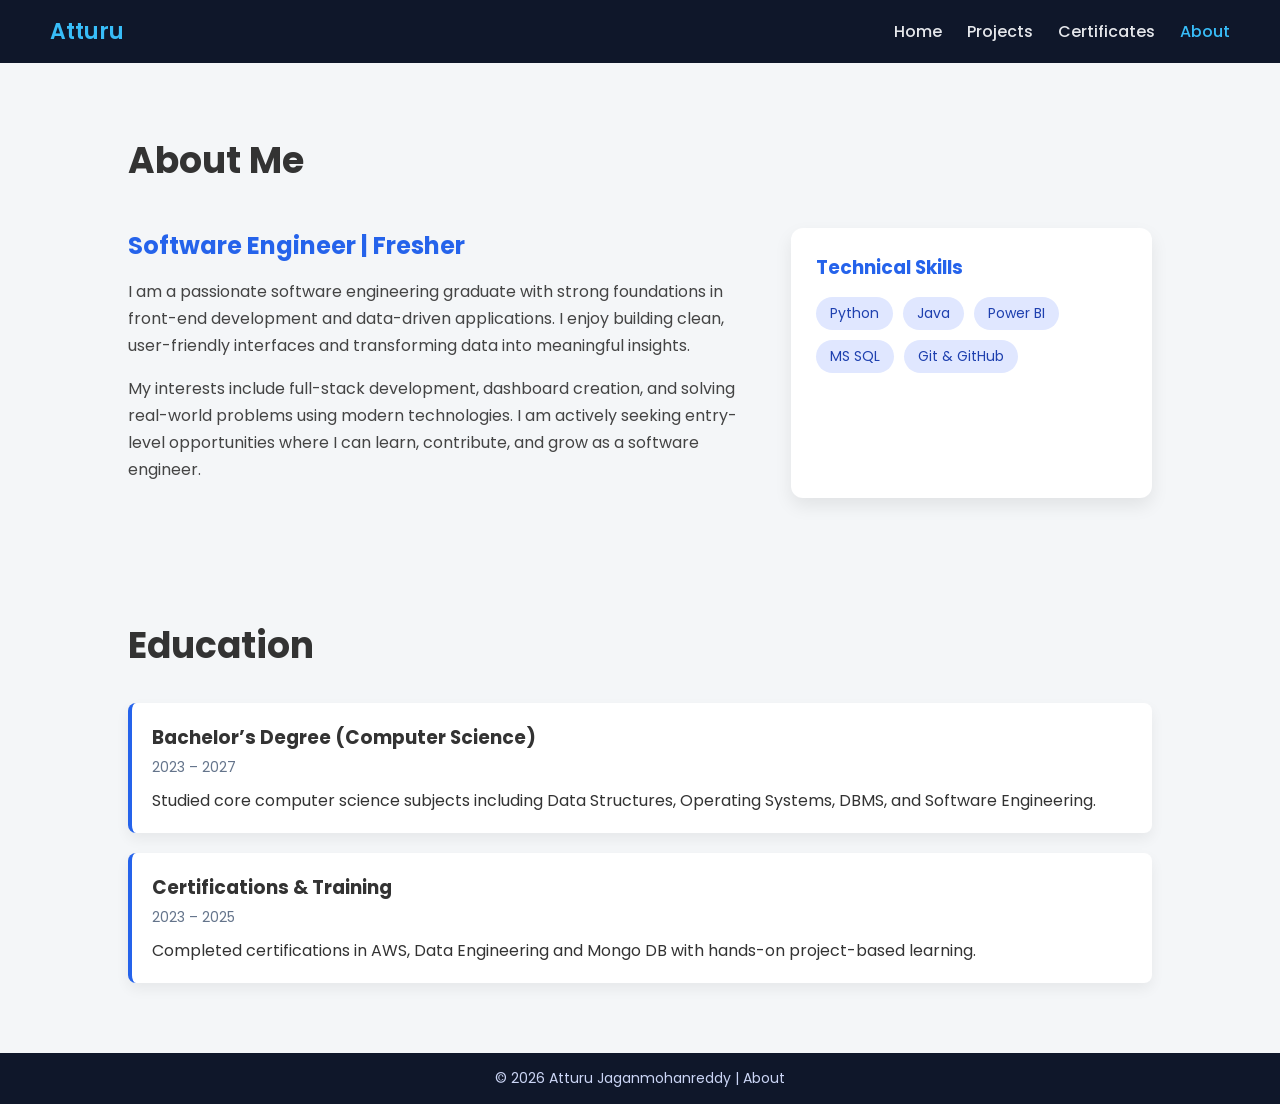
==== about.html @ e742a0d3 "first commit" ====
<!DOCTYPE html>
<html lang="en">
<head>
  <meta charset="UTF-8" />
  <meta name="viewport" content="width=device-width, initial-scale=1.0" />
  <title>Atturu | About</title>
  <!-- Google Font -->
  <link href="https://fonts.googleapis.com/css2?family=Poppins:wght@300;400;600&display=swap" rel="stylesheet">

  <link rel="stylesheet" href="style.css" />
  <script src="script.js" defer></script>
</head>
<body>
  <!-- ===== NAVBAR ===== -->
  <nav class="navbar">
    <div class="logo">Atturu</div>
    <ul class="nav-links">
      <li><a href="index.html">Home</a></li>
      <li><a href="projects.html">Projects</a></li>
      <li><a href="certificates.html">Certificates</a></li>
      <li><a href="about.html" class="active">About</a></li>
    </ul>
  </nav>
  <!-- ===== ABOUT SECTION ===== -->
  <section class="about-section">
    <h1 class="section-title">About Me</h1>
    <div class="about-container">
      <!-- Left: Bio -->
      <div class="about-text">
        <h2>Software Engineer | Fresher</h2>
        <p>
          I am a passionate software engineering graduate with strong foundations in
          front-end development and data-driven applications. I enjoy building clean,
          user-friendly interfaces and transforming data into meaningful insights.
        </p>

        <p>
          My interests include full-stack development, dashboard creation,
          and solving real-world problems using modern technologies.
          I am actively seeking entry-level opportunities where I can learn,
          contribute, and grow as a software engineer.
        </p>
      </div>

      <!-- Right: Skills -->
      <div class="skills-box">
        <h3>Technical Skills</h3>

        <div class="skills">
          <span>Python</span>
          <span>Java</span>
          <span>Power BI</span>
          <span>MS SQL</span>
          <span>Git & GitHub</span>
        </div>
      </div>

    </div>
  </section>

  <!-- ===== EDUCATION / TIMELINE ===== -->
  <section class="timeline-section">
    <h1 class="section-title">Education</h1>

    <div class="timeline">

      <div class="timeline-item">
        <h3>Bachelor’s Degree (Computer Science)</h3>
        <p class="timeline-date">2023 – 2027</p>
        <p>
          Studied core computer science subjects including Data Structures,
          Operating Systems, DBMS, and Software Engineering.
        </p>
      </div>

      <div class="timeline-item">
        <h3>Certifications & Training</h3>
        <p class="timeline-date">2023 – 2025</p>
        <p>
          Completed certifications in AWS, Data Engineering and Mongo DB 
          with hands-on project-based learning.
        </p>
      </div>

    </div>
  </section>

  <!-- ===== FOOTER ===== -->
  <footer>
    <p>© 2026 Atturu Jaganmohanreddy | About</p>
  </footer>

</body>
</html>
---- style.css ----
* {
  margin: 0;
  padding: 0;
  box-sizing: border-box;
  font-family: 'Poppins', sans-serif;
}
body {
  background-color: #f4f6f8;
  color: #333;
}
/* ===== NAVBAR ===== */
.navbar {
  display: flex;
  justify-content: space-between;
  align-items: center;
  padding: 15px 50px;
  background: #0f172a;
}
.logo {
  font-size: 22px;
  font-weight: 600;
  color: #38bdf8;
}
.nav-links {
  list-style: none;
  display: flex;
  gap: 25px;
}
.nav-links a {
  text-decoration: none;
  color: #e5e7eb;
  font-weight: 500;
  transition: 0.3s;
}
.nav-links a:hover,
.nav-links a.active {
  color: #38bdf8;
}
/* ===== HERO SECTION ===== */
.hero {
  display: flex;
  align-items: center;
  justify-content: space-between;
  padding: 80px 10%;
  min-height: 90vh;
}
.hero-text {
  max-width: 550px;
}
.hero-text h1 {
  font-size: 42px;
  margin-bottom: 10px;
}
.hero-text span {
  color: #2563eb;
}
.hero-text h2 {
  font-size: 22px;
  font-weight: 500;
  margin-bottom: 20px;
}
.hero-text p {
  font-size: 16px;
  line-height: 1.6;
  margin-bottom: 30px;
  color: #555;
}
/* ===== BUTTONS ===== */
.buttons {
  display: flex;
  gap: 15px;
}
.btn {
  padding: 12px 22px;
  border-radius: 6px;
  text-decoration: none;
  font-weight: 500;
  transition: 0.3s;
}
.primary {
  background: #2563eb;
  color: white;
}
.primary:hover {
  background: #1e40af;
}
.secondary {
  border: 2px solid #2563eb;
  color: #2563eb;
}
.secondary:hover {
  background: #2563eb;
  color: white;
}
/* ===== IMAGE ===== */
.hero-image img {
  width: 250px;
  height: 250px;
  border-radius: 80%;
  object-fit: cover;
  border: 3px solid #2563eb;
  box-shadow: 0 6px 16px rgba(0, 0, 0, 0.15);
}
/* ===== FOOTER ===== */
footer {
  text-align: center;
  padding: 15px;
  background: #0f172a;
  color: #cbd5f5;
  font-size: 14px;
}
/* ===== RESPONSIVE ===== */
@media (max-width: 900px) {
  .hero {
    flex-direction: column-reverse;
    text-align: center;
  }
  .hero-image img {
    width: 240px;
    margin-bottom: 30px;
  }
  .buttons {
    justify-content: center;
  }
}
/* ===== PROJECTS SECTION ===== */
.projects-section {
  padding: 70px 10%;
  text-align: center;
}
.section-title {
  font-size: 36px;
  margin-bottom: 10px;
}
.section-subtitle {
  color: #555;
  margin-bottom: 50px;
}
.projects-container {
  display: grid;
  grid-template-columns: repeat(auto-fit, minmax(280px, 1fr));
  gap: 30px;
}
.project-card {
  background: white;
  padding: 25px;
  border-radius: 12px;
  box-shadow: 0 8px 20px rgba(0, 0, 0, 0.08);
  transition: transform 0.3s;
  text-align: left;
}
.project-card:hover {
  transform: translateY(-8px);
}
.project-card h3 {
  margin-bottom: 10px;
  color: #2563eb;
}
.project-card p {
  font-size: 15px;
  line-height: 1.6;
  margin-bottom: 15px;
}
/* ===== TECH STACK ===== */
.tech-stack {
  display: flex;
  flex-wrap: wrap;
  gap: 10px;
  margin-bottom: 20px;
}
.tech-stack span {
  background: #e0e7ff;
  color: #1e40af;
  padding: 5px 12px;
  border-radius: 20px;
  font-size: 13px;
}
/* ===== PROJECT LINKS ===== */
.project-links {
  display: flex;
  gap: 10px;
}
/* ===== CERTIFICATES SECTION ===== */
.certificates-section {
  padding: 70px 10%;
  text-align: center;
}
.certificates-container {
  display: grid;
  grid-template-columns: repeat(auto-fit, minmax(260px, 1fr));
  gap: 30px;
}
.certificate-card {
  background: #ffffff;
  padding: 25px;
  border-radius: 12px;
  box-shadow: 0 8px 18px rgba(0, 0, 0, 0.08);
  transition: transform 0.3s;
  text-align: left;
}
.certificate-card:hover {
  transform: translateY(-8px);
}
.certificate-card h3 {
  color: #2563eb;
  margin-bottom: 5px;
}
.issuer {
  font-size: 14px;
  color: #64748b;
  margin-bottom: 10px;
}
.desc {
  font-size: 15px;
  line-height: 1.6;
  margin-bottom: 20px;
}
/* ===== ABOUT SECTION ===== */
.about-section {
  padding: 70px 10%;
}
.about-container {
  display: flex;
  gap: 40px;
  margin-top: 40px;
}
.about-text {
  flex: 2;
}
.about-text h2 {
  color: #2563eb;
  margin-bottom: 15px;
}
.about-text p {
  font-size: 16px;
  line-height: 1.7;
  margin-bottom: 15px;
  color: #444;
}
/* ===== SKILLS ===== */
.skills-box {
  flex: 1;
  background: #ffffff;
  padding: 25px;
  border-radius: 12px;
  box-shadow: 0 8px 18px rgba(0, 0, 0, 0.08);
}
.skills-box h3 {
  margin-bottom: 15px;
  color: #2563eb;
}
.skills {
  display: flex;
  flex-wrap: wrap;
  gap: 10px;
}
.skills span {
  background: #e0e7ff;
  color: #1e40af;
  padding: 6px 14px;
  border-radius: 20px;
  font-size: 14px;
}
/* ===== TIMELINE ===== */
.timeline-section {
  padding: 50px 10%;
}
.timeline {
  margin-top: 30px;
}
.timeline-item {
  background: #ffffff;
  padding: 20px;
  border-left: 4px solid #2563eb;
  margin-bottom: 20px;
  border-radius: 8px;
  box-shadow: 0 6px 14px rgba(0, 0, 0, 0.06);
}
.timeline-item h3 {
  margin-bottom: 5px;
}
.timeline-date {
  font-size: 14px;
  color: #64748b;
  margin-bottom: 10px;
}
/* ===== RESPONSIVE ===== */
@media (max-width: 900px) {
  .about-container {
    flex-direction: column;
  }
}
.resume-view {
  padding: 40px;
  background: #f9f9f9;
}
.resume-view h1 {
  text-align: center;
  margin-bottom: 20px;
}
/* ===== RESUME PAGE ===== */
.resume-section {
  min-height: 100vh;
  background: linear-gradient(135deg, #f4f7ff, #eef1f9);
  padding: 60px 20px;
  display: flex;
  justify-content: center;
  align-items: flex-start;
}
.resume-container {
  width: 100%;
  max-width: 1000px;
  background: #ffffff;
  border-radius: 16px;
  padding: 30px;
  box-shadow: 0 15px 40px rgba(0, 0, 0, 0.08);
}
.resume-container h1 {
  text-align: center;
  font-weight: 600;
  margin-bottom: 8px;
}
.resume-subtitle {
  text-align: center;
  font-size: 14px;
  color: #666;
  margin-bottom: 25px;
}
.resume-frame {
  width: 100%;
  height: 750px;
  border-radius: 12px;
  overflow: hidden;
  border: 1px solid #e0e0e0;
}
.resume-frame iframe {
  width: 100%;
  height: 100%;
  border: none;
}
/* Mobile Optimization */
@media (max-width: 768px) {
  .resume-frame {
    height: 500px;
  }

  .resume-container {
    padding: 20px;
  }
}
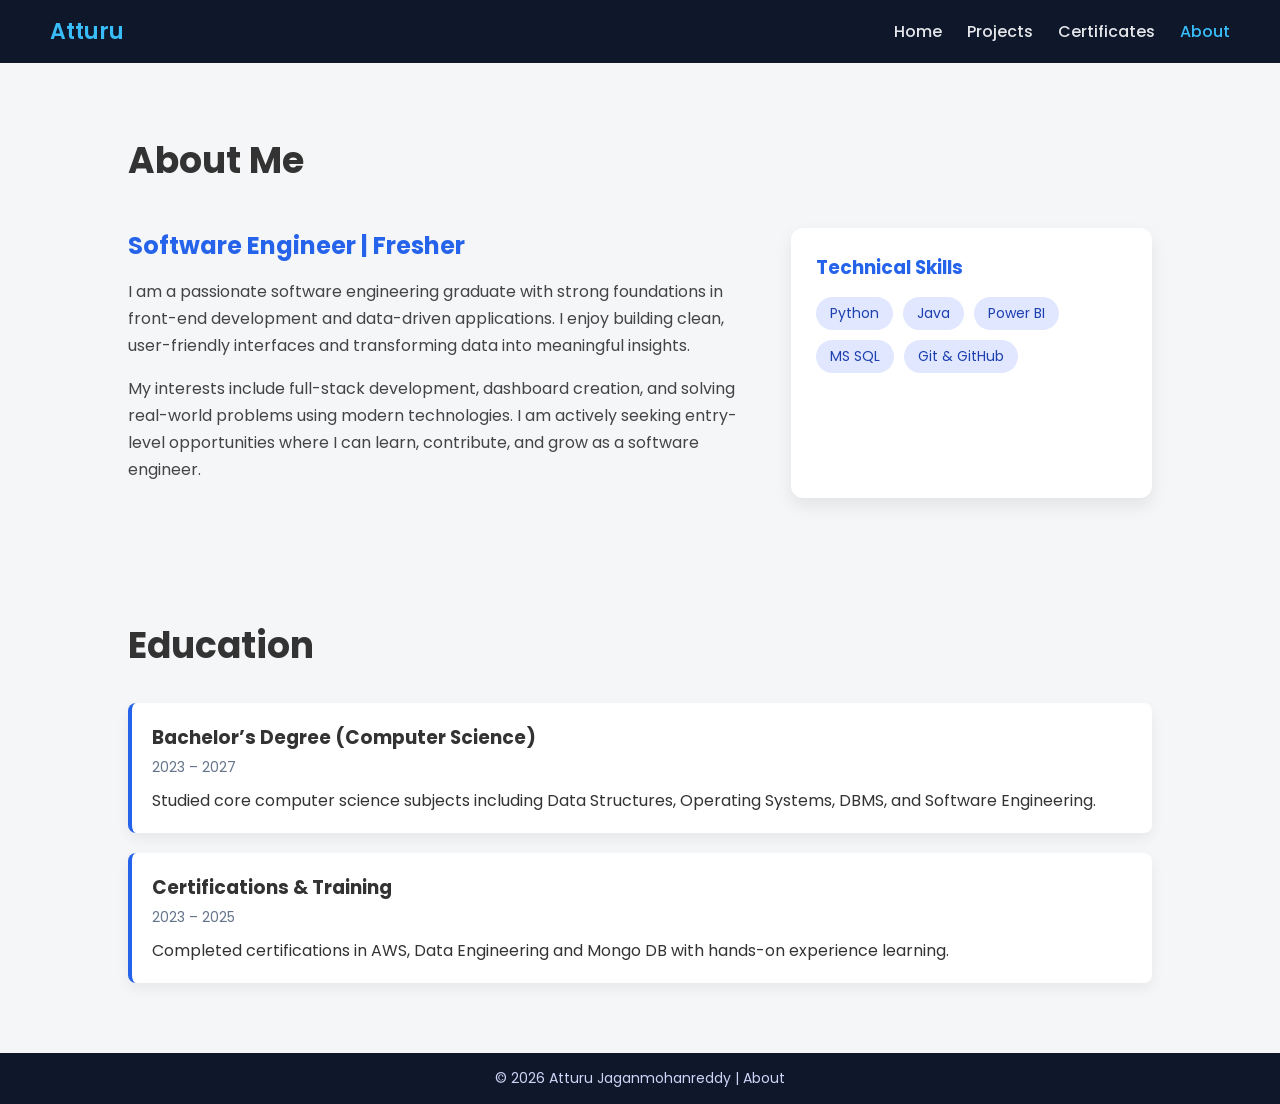
==== commit 015bca5d: "first commit" ====
--- a/about.html
+++ b/about.html
@@ -78,7 +78,7 @@
         <p class="timeline-date">2023 – 2025</p>
         <p>
           Completed certifications in AWS, Data Engineering and Mongo DB 
-          with hands-on project-based learning.
+          with hands-on experience learning.
         </p>
       </div>
 
